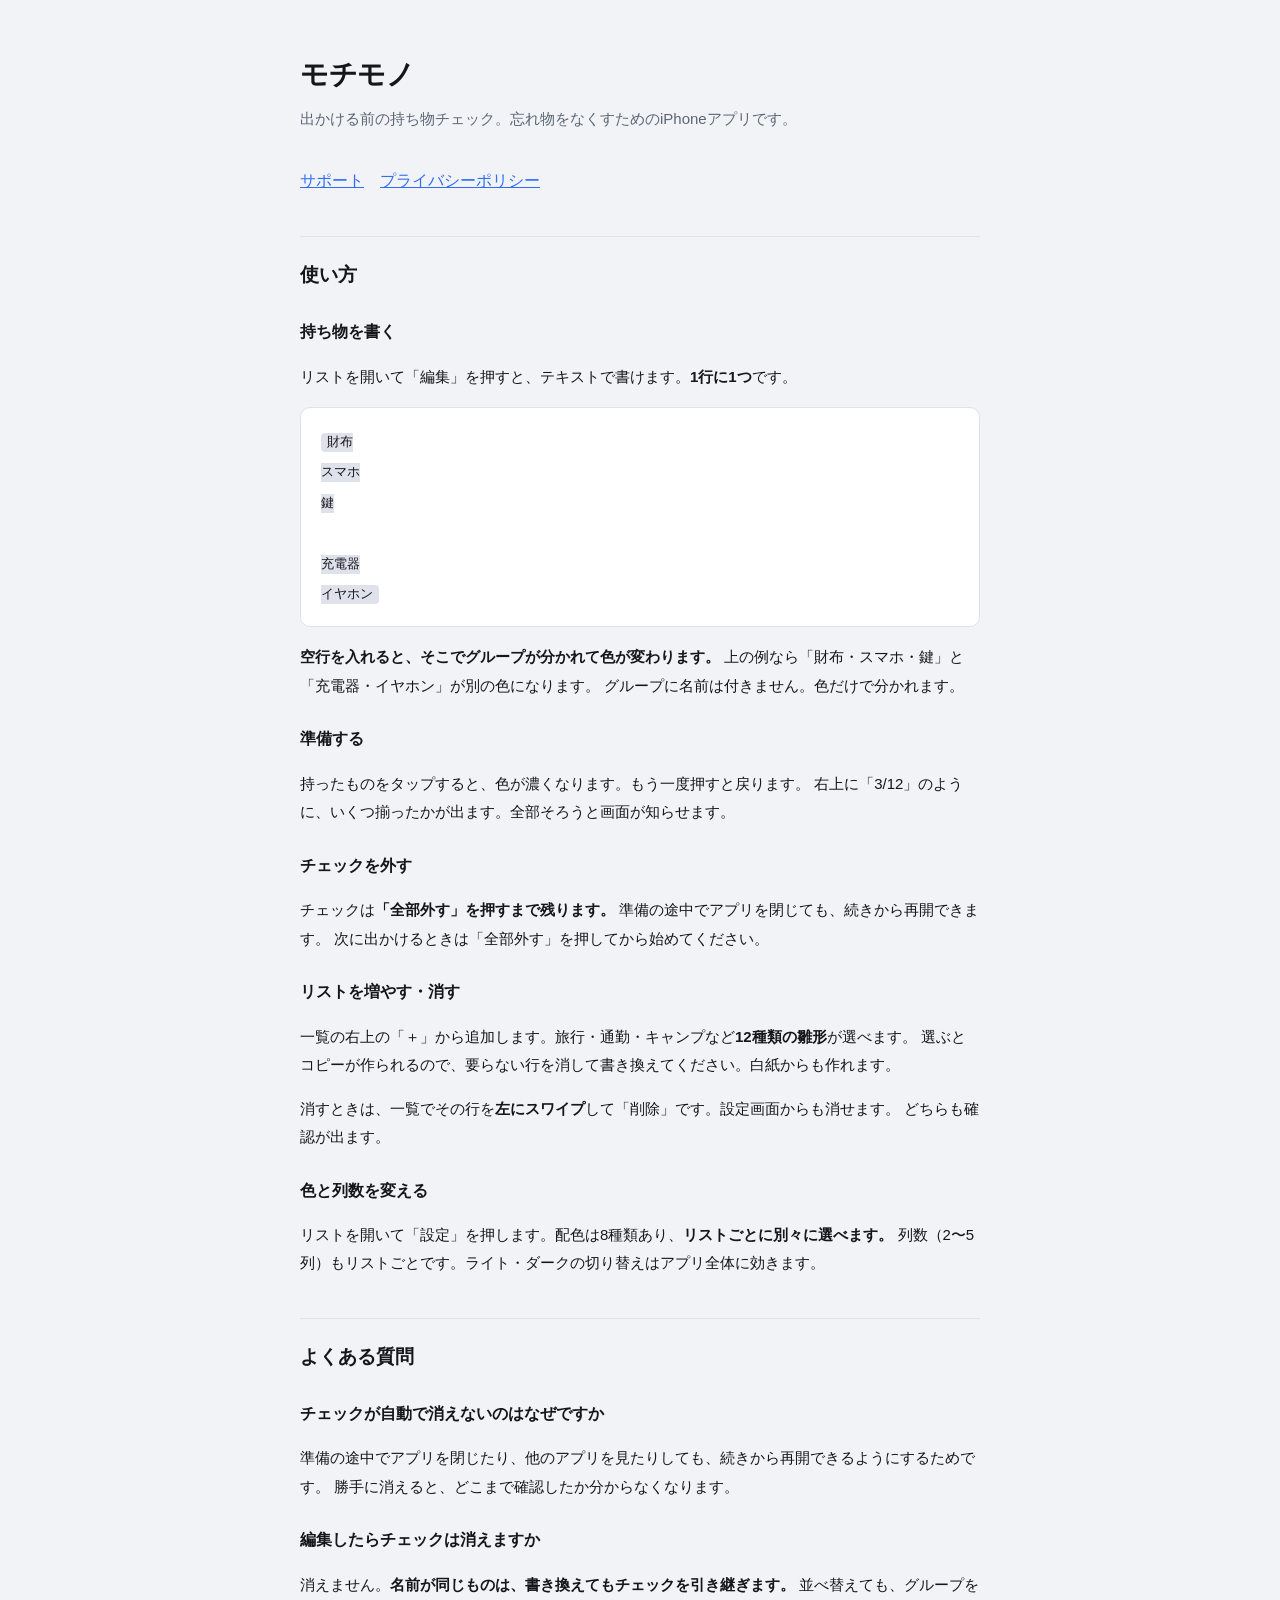
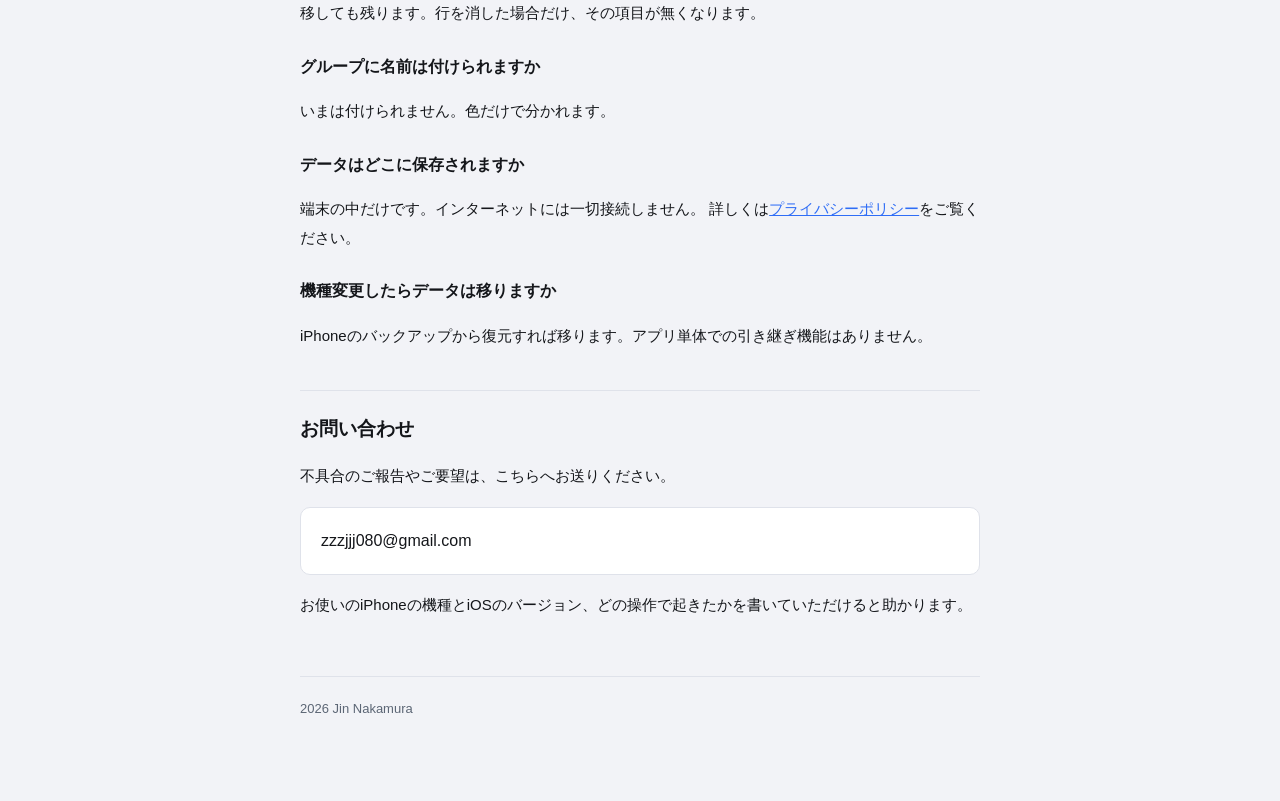
==== docs/index.html @ 60183f0a "提出の準備：App ID登録・掲載文・スクショ・サポートページ 方針として「APIで到達できることは全部こちらでやる」を採ったので、 推測で本人に投げず、実際に叩いて可否を確定させた。  - PyJW" ====
<!DOCTYPE html>
<html lang="ja">
<head>
<meta charset="utf-8">
<meta name="viewport" content="width=device-width,initial-scale=1">
<title>モチモノ — サポート</title>
<link rel="stylesheet" href="style.css">
</head>
<body>
<div class="wrap">
<h1>モチモノ</h1>
<p class="lead">出かける前の持ち物チェック。忘れ物をなくすためのiPhoneアプリです。</p>
<nav><a href="index.html">サポート</a><a href="privacy.html">プライバシーポリシー</a></nav>

<h2>使い方</h2>

<h3>持ち物を書く</h3>
<p>リストを開いて「編集」を押すと、テキストで書けます。<strong>1行に1つ</strong>です。</p>
<div class="card">
<code>財布<br>スマホ<br>鍵<br><br>充電器<br>イヤホン</code>
</div>
<p><strong>空行を入れると、そこでグループが分かれて色が変わります。</strong>
上の例なら「財布・スマホ・鍵」と「充電器・イヤホン」が別の色になります。
グループに名前は付きません。色だけで分かれます。</p>

<h3>準備する</h3>
<p>持ったものをタップすると、色が濃くなります。もう一度押すと戻ります。
右上に「3/12」のように、いくつ揃ったかが出ます。全部そろうと画面が知らせます。</p>

<h3>チェックを外す</h3>
<p>チェックは<strong>「全部外す」を押すまで残ります。</strong>
準備の途中でアプリを閉じても、続きから再開できます。
次に出かけるときは「全部外す」を押してから始めてください。</p>

<h3>リストを増やす・消す</h3>
<p>一覧の右上の「＋」から追加します。旅行・通勤・キャンプなど<strong>12種類の雛形</strong>が選べます。
選ぶとコピーが作られるので、要らない行を消して書き換えてください。白紙からも作れます。</p>
<p>消すときは、一覧でその行を<strong>左にスワイプ</strong>して「削除」です。設定画面からも消せます。
どちらも確認が出ます。</p>

<h3>色と列数を変える</h3>
<p>リストを開いて「設定」を押します。配色は8種類あり、<strong>リストごとに別々に選べます。</strong>
列数（2〜5列）もリストごとです。ライト・ダークの切り替えはアプリ全体に効きます。</p>

<h2>よくある質問</h2>

<h3>チェックが自動で消えないのはなぜですか</h3>
<p>準備の途中でアプリを閉じたり、他のアプリを見たりしても、続きから再開できるようにするためです。
勝手に消えると、どこまで確認したか分からなくなります。</p>

<h3>編集したらチェックは消えますか</h3>
<p>消えません。<strong>名前が同じものは、書き換えてもチェックを引き継ぎます。</strong>
並べ替えても、グループを移しても残ります。行を消した場合だけ、その項目が無くなります。</p>

<h3>グループに名前は付けられますか</h3>
<p>いまは付けられません。色だけで分かれます。</p>

<h3>データはどこに保存されますか</h3>
<p>端末の中だけです。インターネットには一切接続しません。
詳しくは<a href="privacy.html">プライバシーポリシー</a>をご覧ください。</p>

<h3>機種変更したらデータは移りますか</h3>
<p>iPhoneのバックアップから復元すれば移ります。アプリ単体での引き継ぎ機能はありません。</p>

<h2>お問い合わせ</h2>
<p>不具合のご報告やご要望は、こちらへお送りください。</p>
<div class="card">zzzjjj080@gmail.com</div>
<p>お使いのiPhoneの機種とiOSのバージョン、どの操作で起きたかを書いていただけると助かります。</p>

<footer>
2026 Jin Nakamura
</footer>
</div>
</body>
</html>
---- docs/style.css ----
:root{--bg:#f2f3f7;--card:#fff;--text:#14161a;--sub:#5c6675;--line:#dfe2ea;--accent:#2f6df6}
@media (prefers-color-scheme:dark){
  :root{--bg:#0b0d10;--card:#161a20;--text:#eef1f6;--sub:#98a2b3;--line:#252b34;--accent:#5b8dff}
}
*{box-sizing:border-box}
body{margin:0;background:var(--bg);color:var(--text);line-height:1.9;
  font-family:-apple-system,BlinkMacSystemFont,"Hiragino Sans","Noto Sans JP",sans-serif}
.wrap{max-width:720px;margin:0 auto;padding:48px 20px 80px}
h1{font-size:28px;margin:0 0 4px;letter-spacing:-.01em}
h2{font-size:19px;margin:40px 0 12px;padding-top:20px;border-top:1px solid var(--line)}
h3{font-size:16px;margin:24px 0 6px}
p,li{font-size:15px}
.lead{color:var(--sub);margin:0 0 32px}
.card{background:var(--card);border:1px solid var(--line);border-radius:10px;padding:18px 20px;margin:16px 0}
code{background:var(--line);padding:2px 6px;border-radius:4px;font-size:13px}
a{color:var(--accent)}
footer{margin-top:56px;padding-top:20px;border-top:1px solid var(--line);color:var(--sub);font-size:13px}
nav a{margin-right:16px}
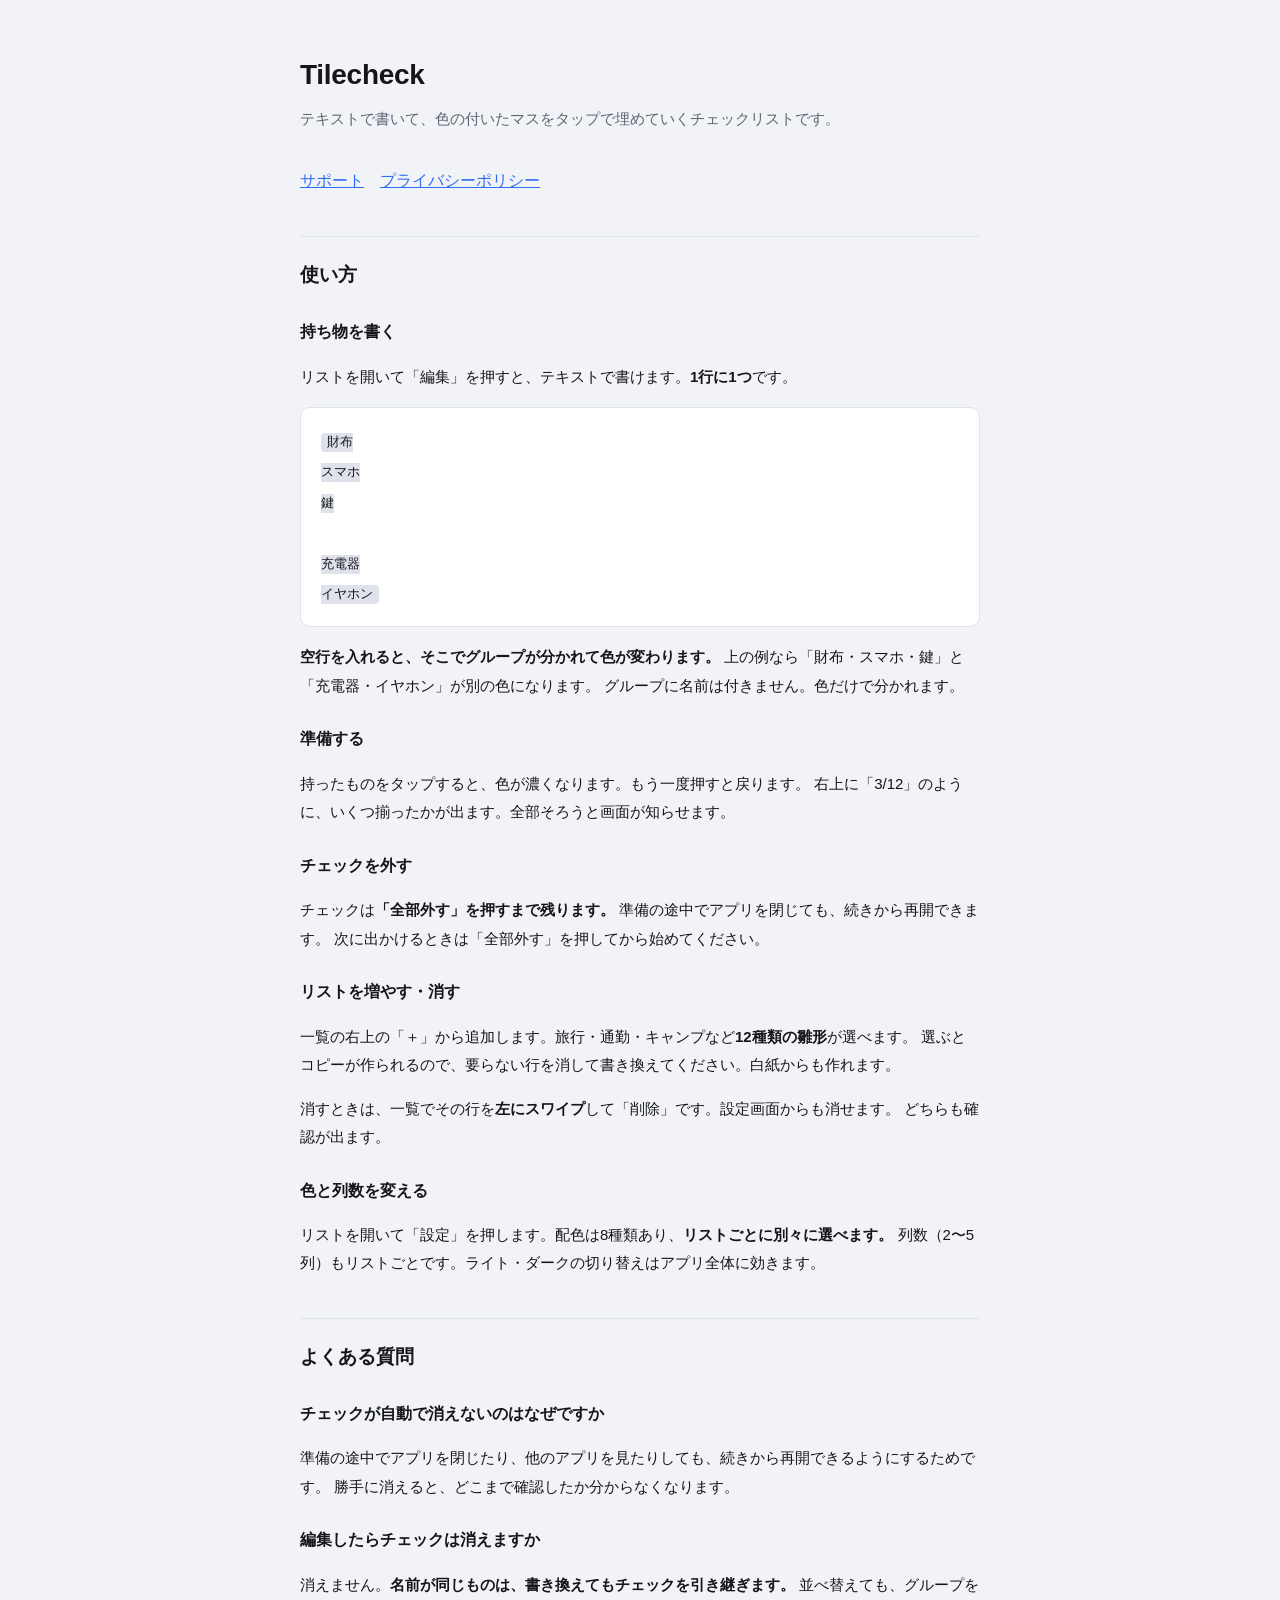
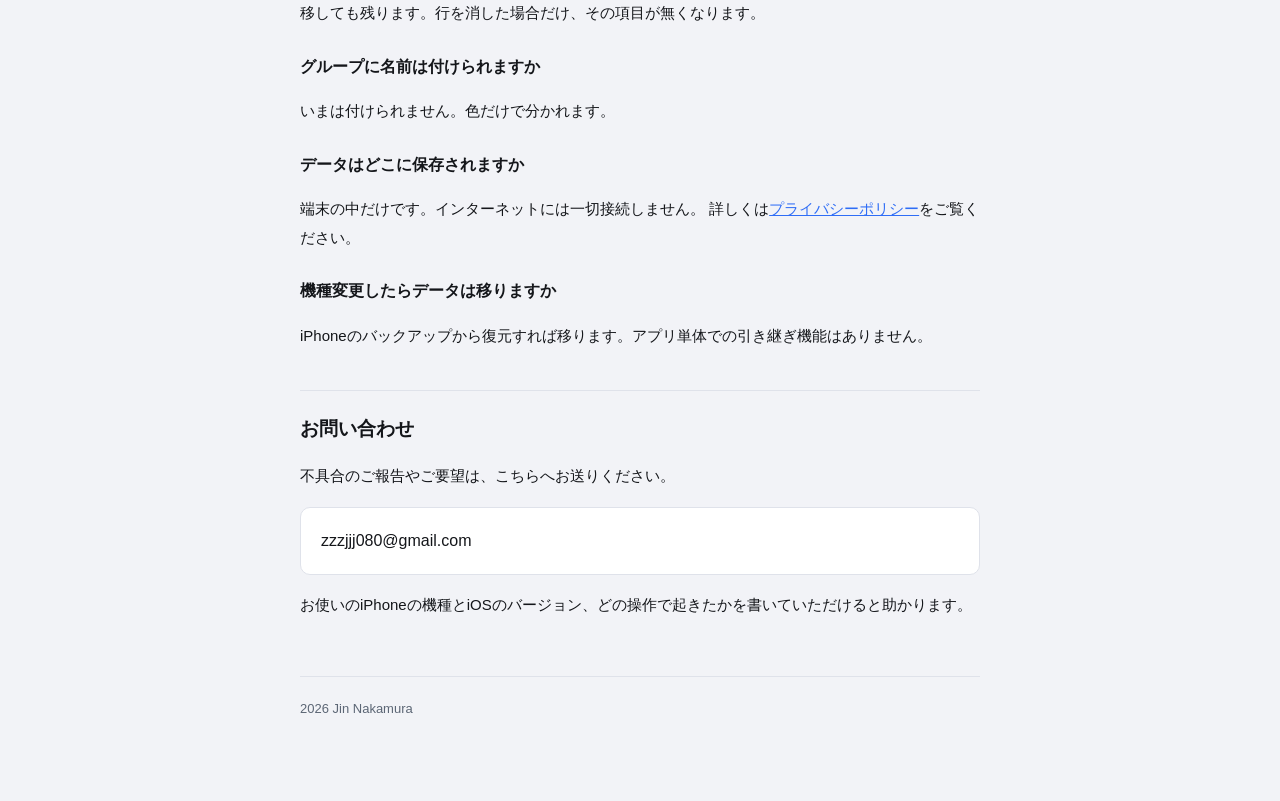
==== commit eb00d15d: "アプリ名を Tilecheck にする 「モチモノ」は App Store Connect の新規App画面で「すでに使用されています」と弾かれた。 iTunes Search API では公開済みア" ====
--- a/docs/index.html
+++ b/docs/index.html
@@ -3,13 +3,13 @@
 <head>
 <meta charset="utf-8">
 <meta name="viewport" content="width=device-width,initial-scale=1">
-<title>モチモノ — サポート</title>
+<title>Tilecheck — サポート</title>
 <link rel="stylesheet" href="style.css">
 </head>
 <body>
 <div class="wrap">
-<h1>モチモノ</h1>
-<p class="lead">出かける前の持ち物チェック。忘れ物をなくすためのiPhoneアプリです。</p>
+<h1>Tilecheck</h1>
+<p class="lead">テキストで書いて、色の付いたマスをタップで埋めていくチェックリストです。</p>
 <nav><a href="index.html">サポート</a><a href="privacy.html">プライバシーポリシー</a></nav>
 
 <h2>使い方</h2>
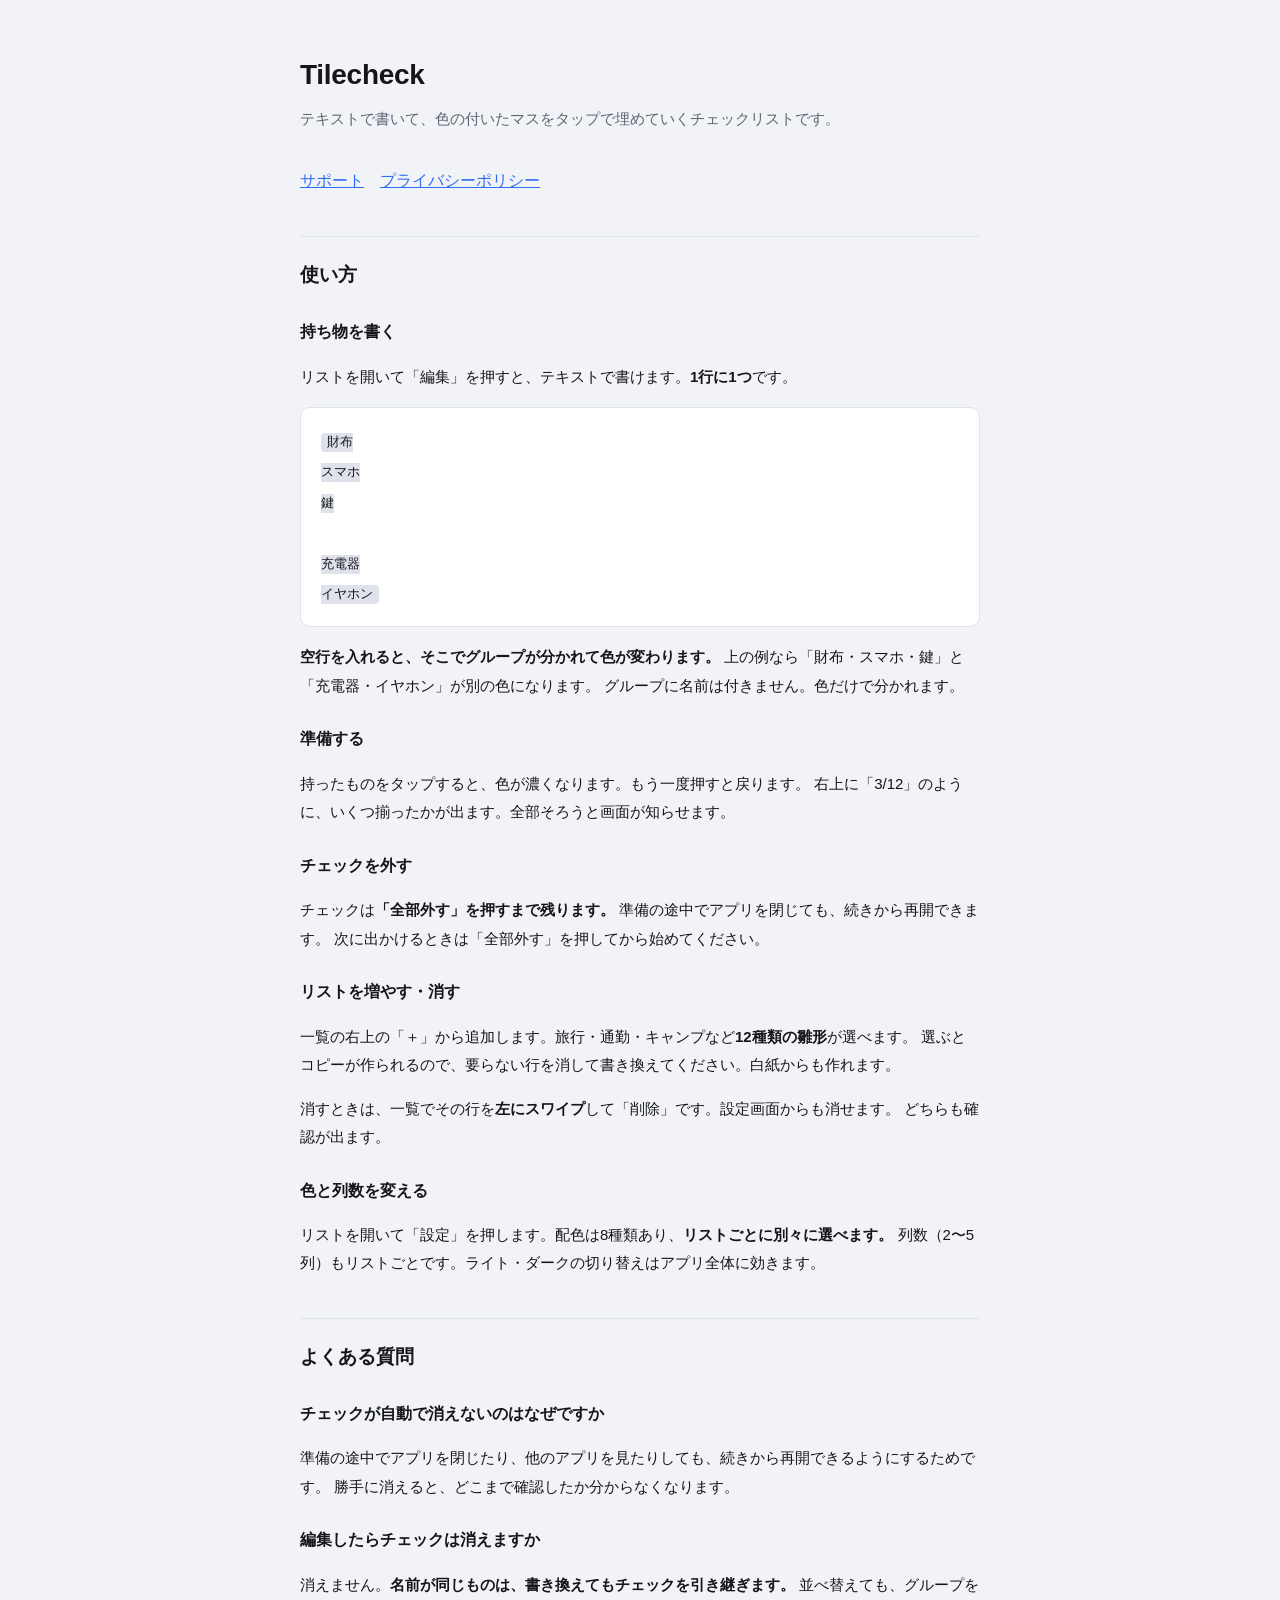
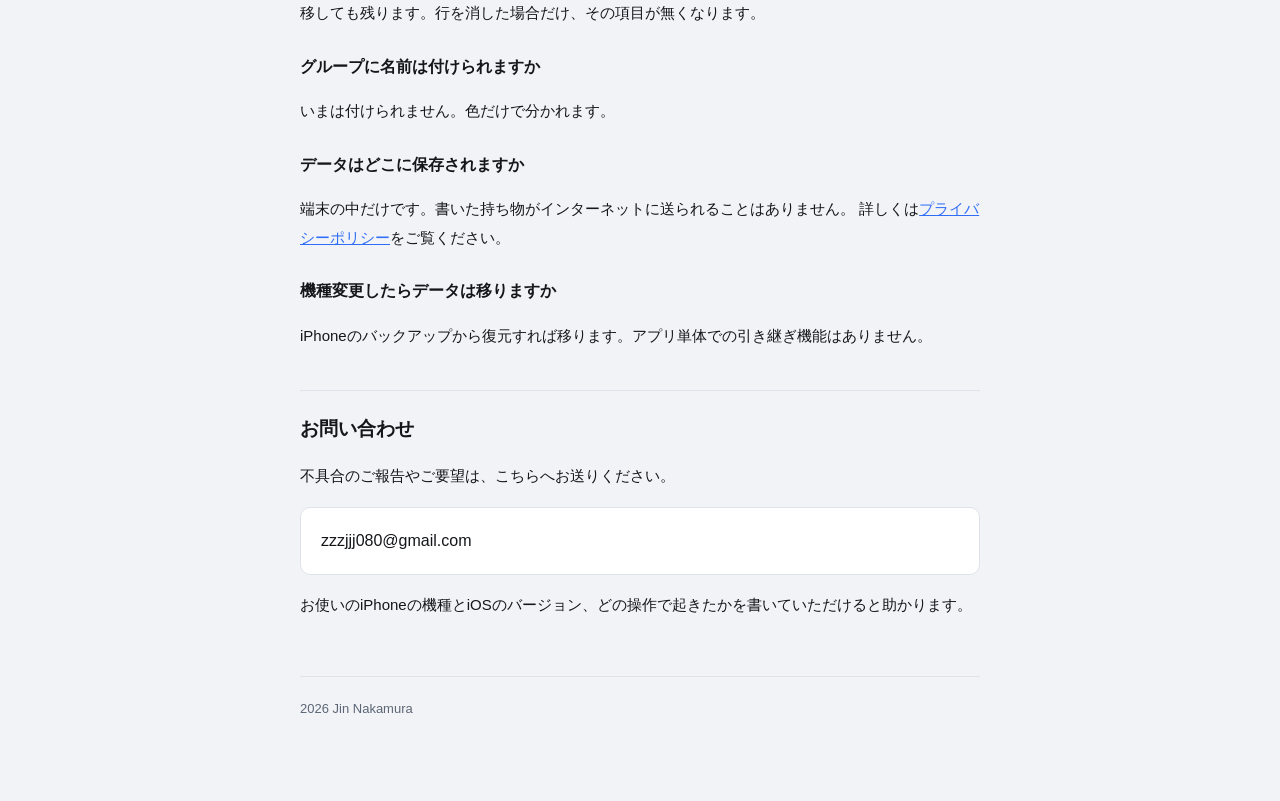
==== commit 9e2dda7a: "投げ銭「開発者にコーヒーを奢る」を入れる 消耗型200円のチップ。送っても機能は変わらない。 共通の実装は ~/Claude/shared/TipJar/（引き継ぎ書 11-5）。アプリ側で変えるのは" ====
--- a/docs/index.html
+++ b/docs/index.html
@@ -56,7 +56,7 @@
 <p>いまは付けられません。色だけで分かれます。</p>
 
 <h3>データはどこに保存されますか</h3>
-<p>端末の中だけです。インターネットには一切接続しません。
+<p>端末の中だけです。書いた持ち物がインターネットに送られることはありません。
 詳しくは<a href="privacy.html">プライバシーポリシー</a>をご覧ください。</p>
 
 <h3>機種変更したらデータは移りますか</h3>
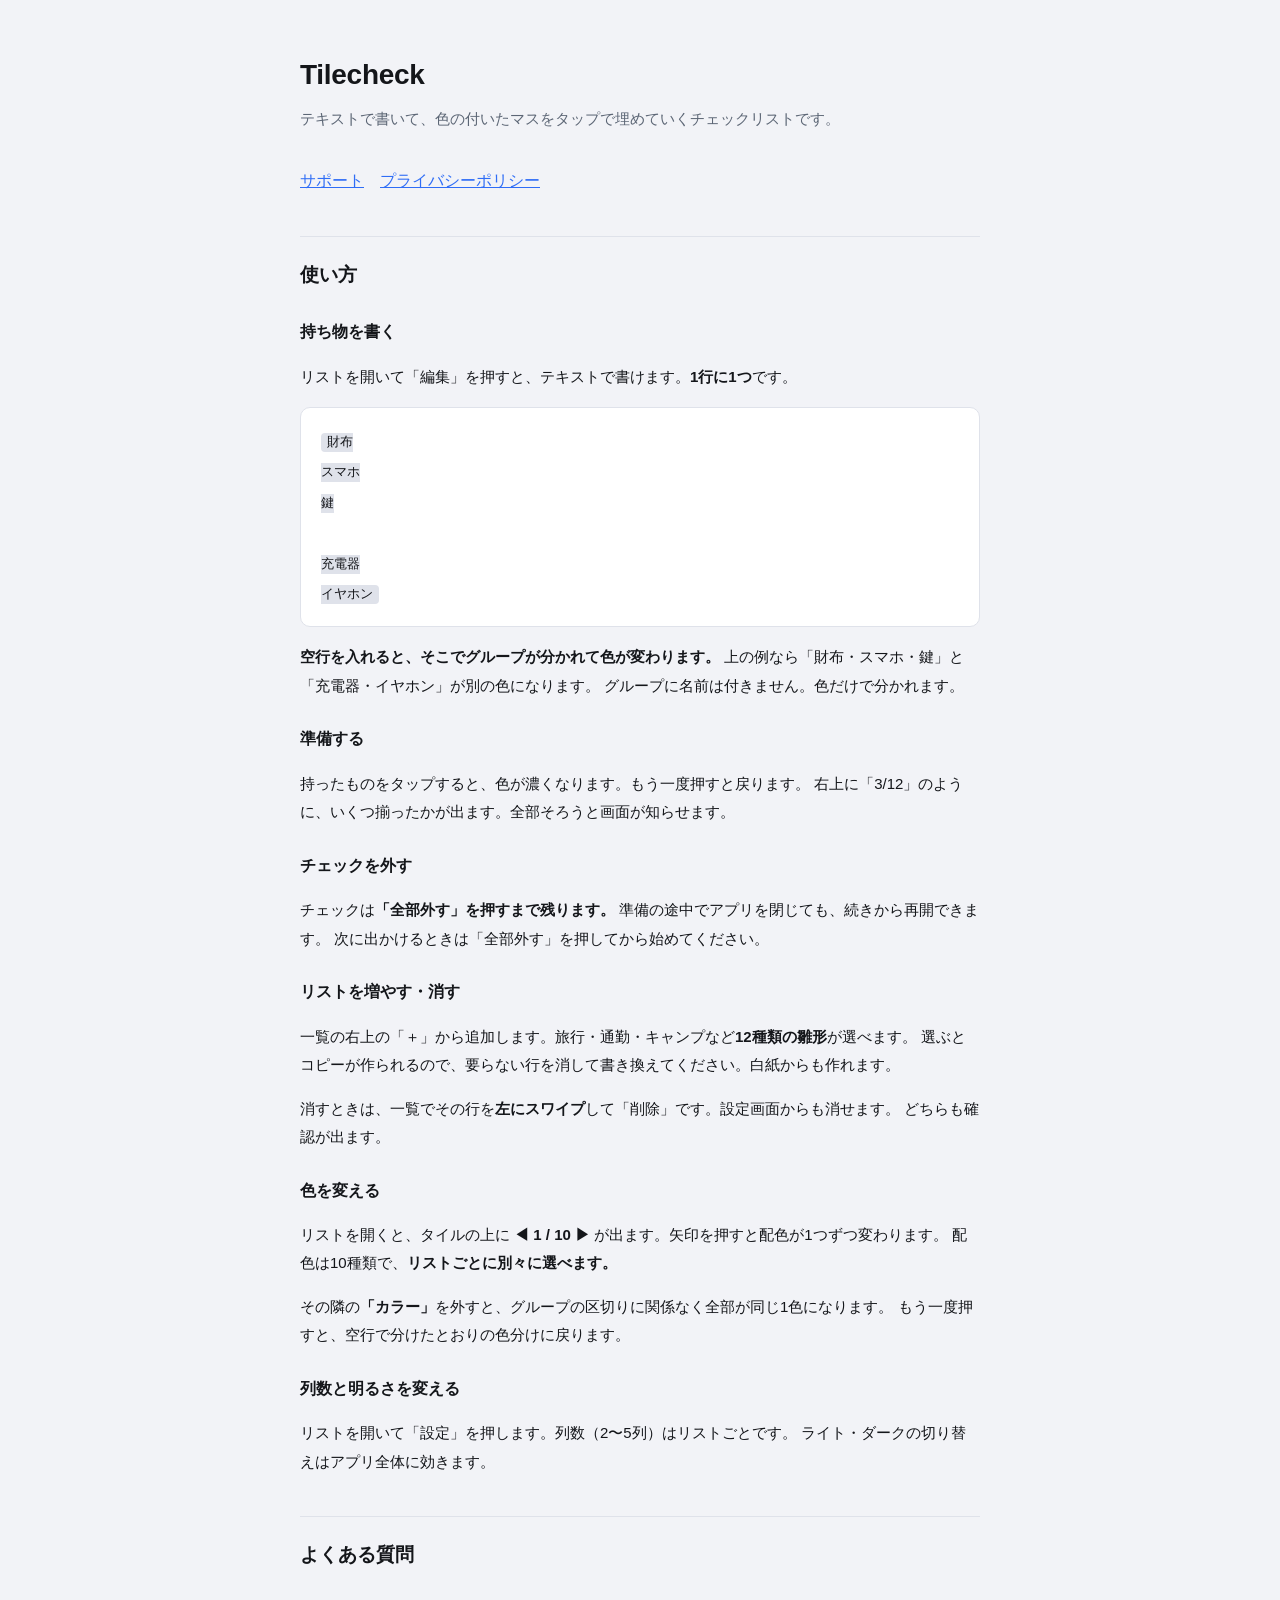
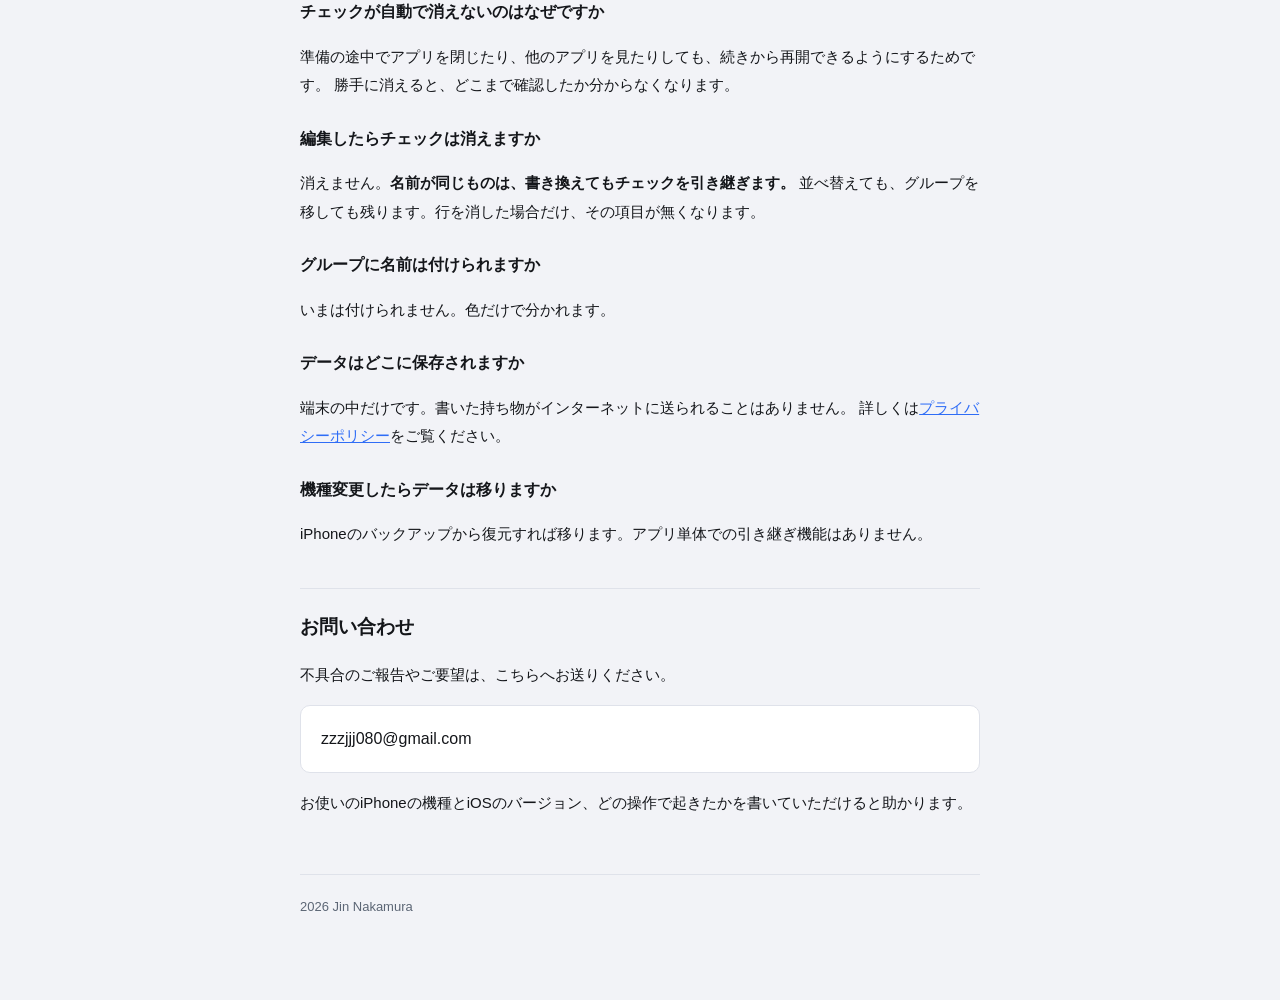
==== commit d2d37e44: "配色を10種類に減らし、カラーモード（色分け／全部1色）の切り替えを足す 本人の依頼（2026-09-13）。1.1 に入れる。  - Palette.count を 12 → 10。1歩の回転は 3" ====
--- a/docs/index.html
+++ b/docs/index.html
@@ -38,9 +38,15 @@
 <p>消すときは、一覧でその行を<strong>左にスワイプ</strong>して「削除」です。設定画面からも消せます。
 どちらも確認が出ます。</p>
 
-<h3>色と列数を変える</h3>
-<p>リストを開いて「設定」を押します。配色は8種類あり、<strong>リストごとに別々に選べます。</strong>
-列数（2〜5列）もリストごとです。ライト・ダークの切り替えはアプリ全体に効きます。</p>
+<h3>色を変える</h3>
+<p>リストを開くと、タイルの上に <strong>◀ 1 / 10 ▶</strong> が出ます。矢印を押すと配色が1つずつ変わります。
+配色は10種類で、<strong>リストごとに別々に選べます。</strong></p>
+<p>その隣の<strong>「カラー」</strong>を外すと、グループの区切りに関係なく全部が同じ1色になります。
+もう一度押すと、空行で分けたとおりの色分けに戻ります。</p>
+
+<h3>列数と明るさを変える</h3>
+<p>リストを開いて「設定」を押します。列数（2〜5列）はリストごとです。
+ライト・ダークの切り替えはアプリ全体に効きます。</p>
 
 <h2>よくある質問</h2>
 
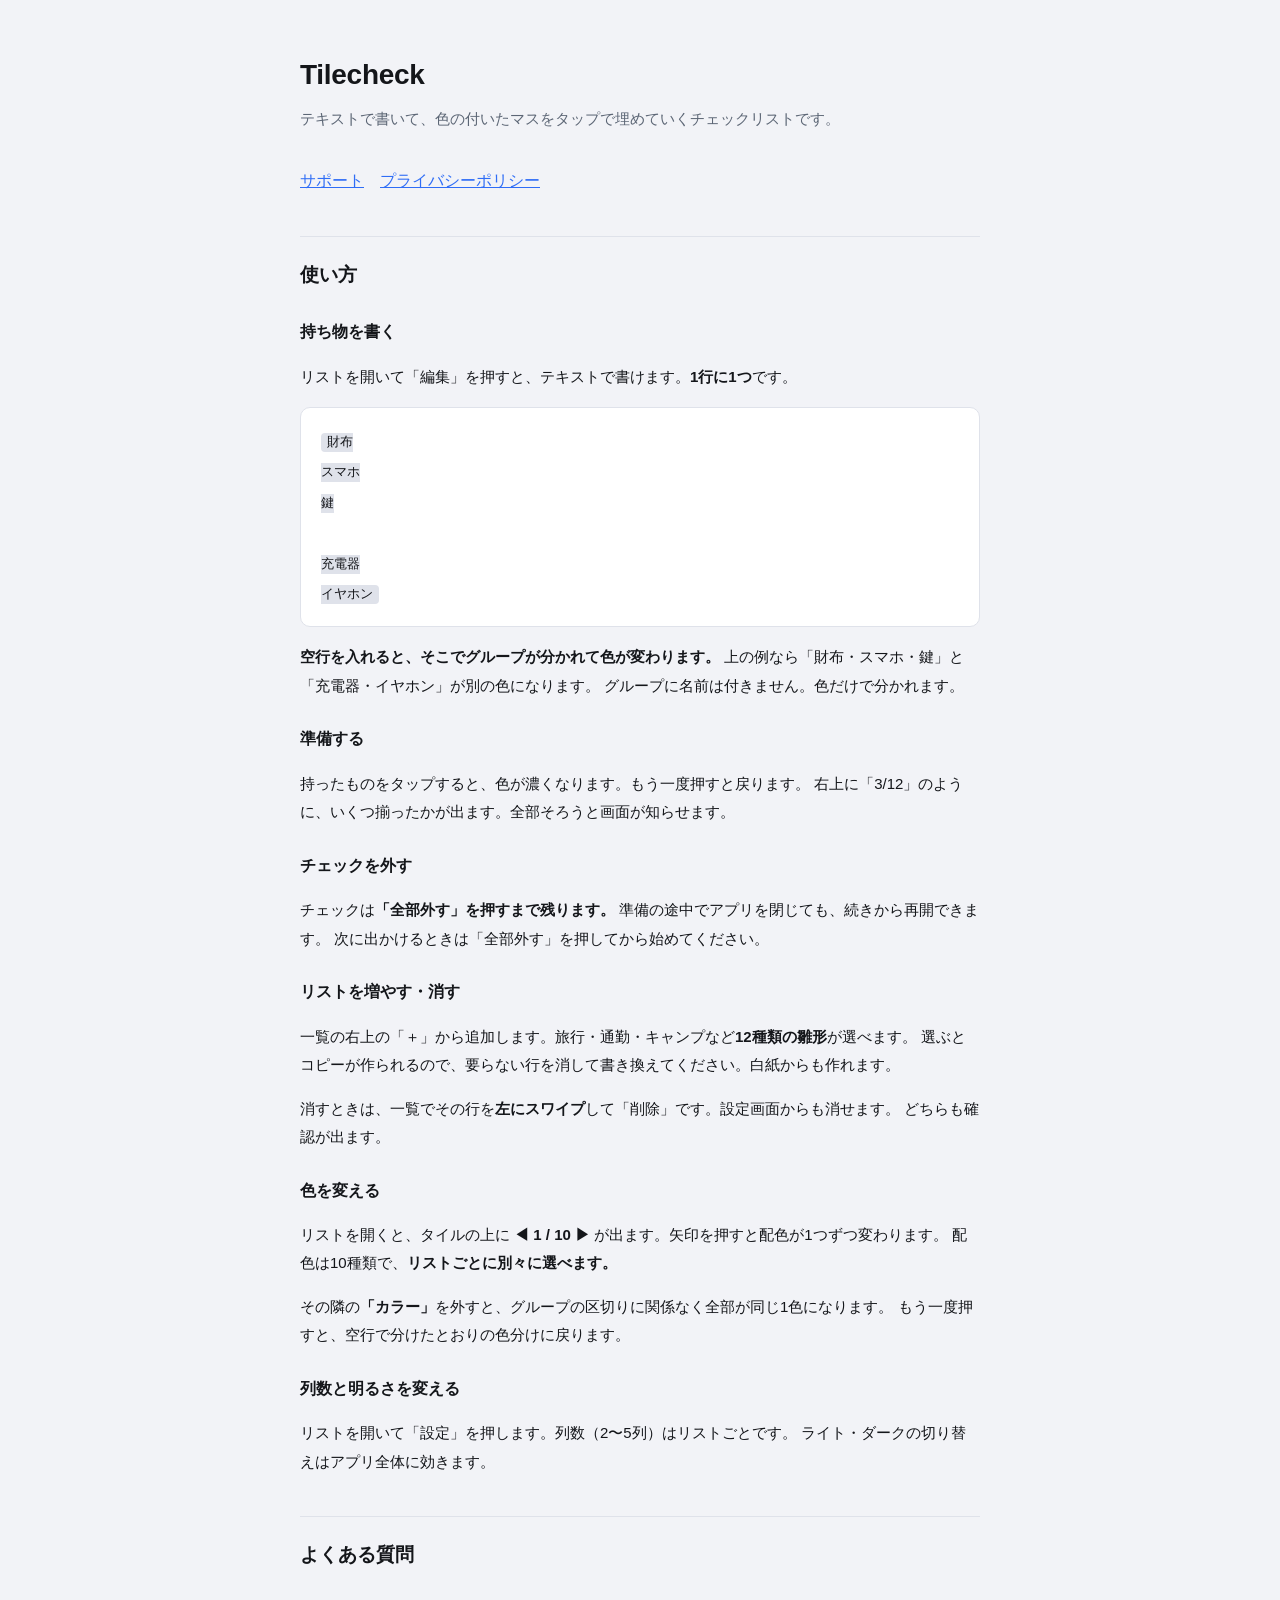
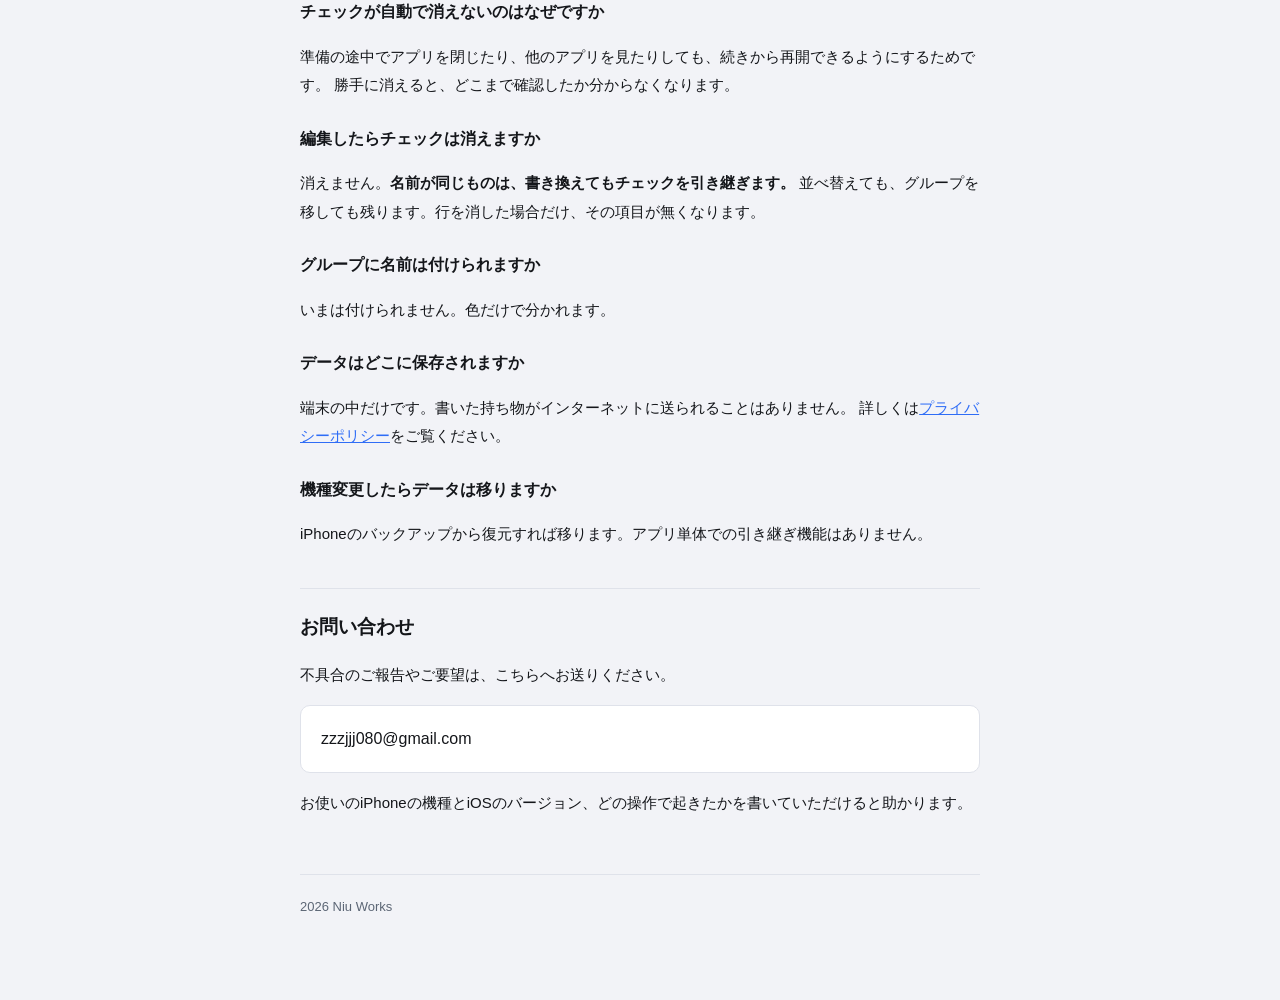
==== commit 1a7246ee: "chore: 著作権表記・サイトフッターの作者名を Niu Works に変更 App Store の著作権欄・GitHub Pages のフッター・リリース手順書に 書かれていた個人名を、名義 "N" ====
--- a/docs/index.html
+++ b/docs/index.html
@@ -74,7 +74,7 @@
 <p>お使いのiPhoneの機種とiOSのバージョン、どの操作で起きたかを書いていただけると助かります。</p>
 
 <footer>
-2026 Jin Nakamura
+2026 Niu Works
 </footer>
 </div>
 </body>
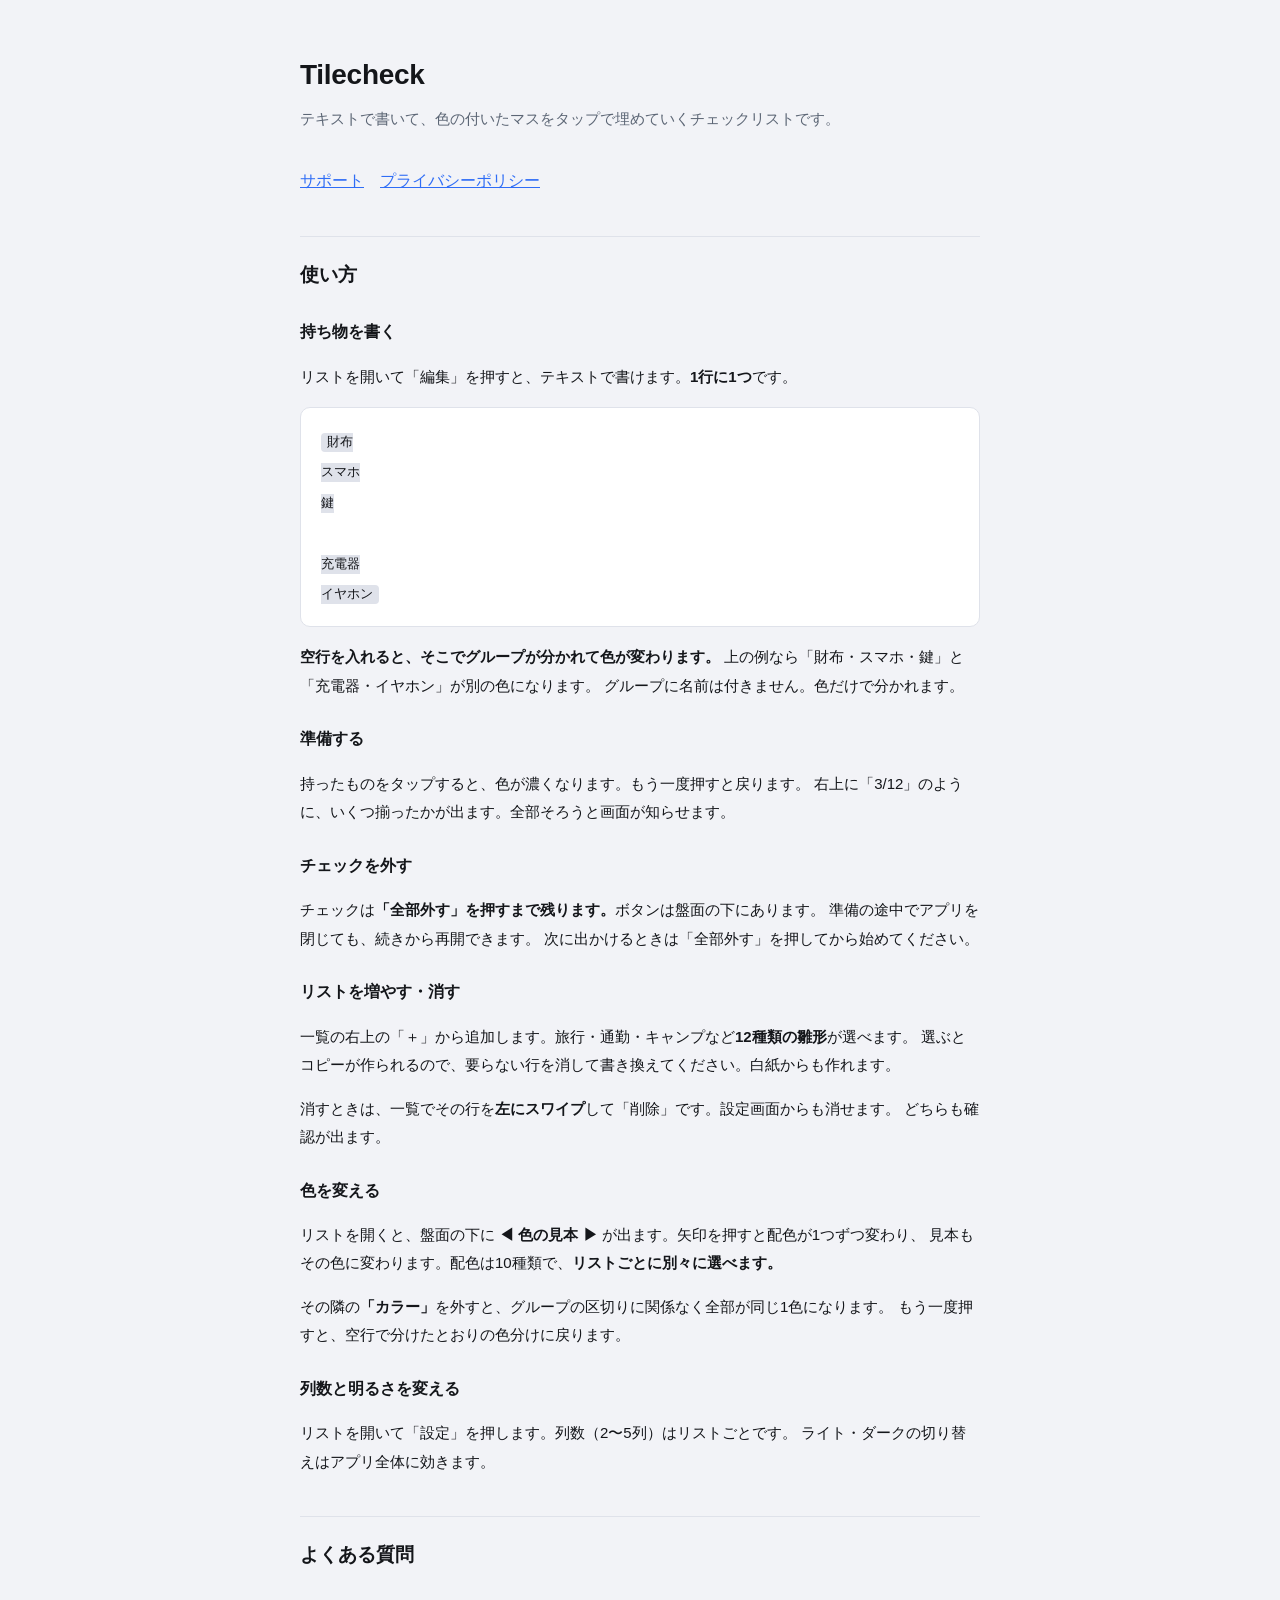
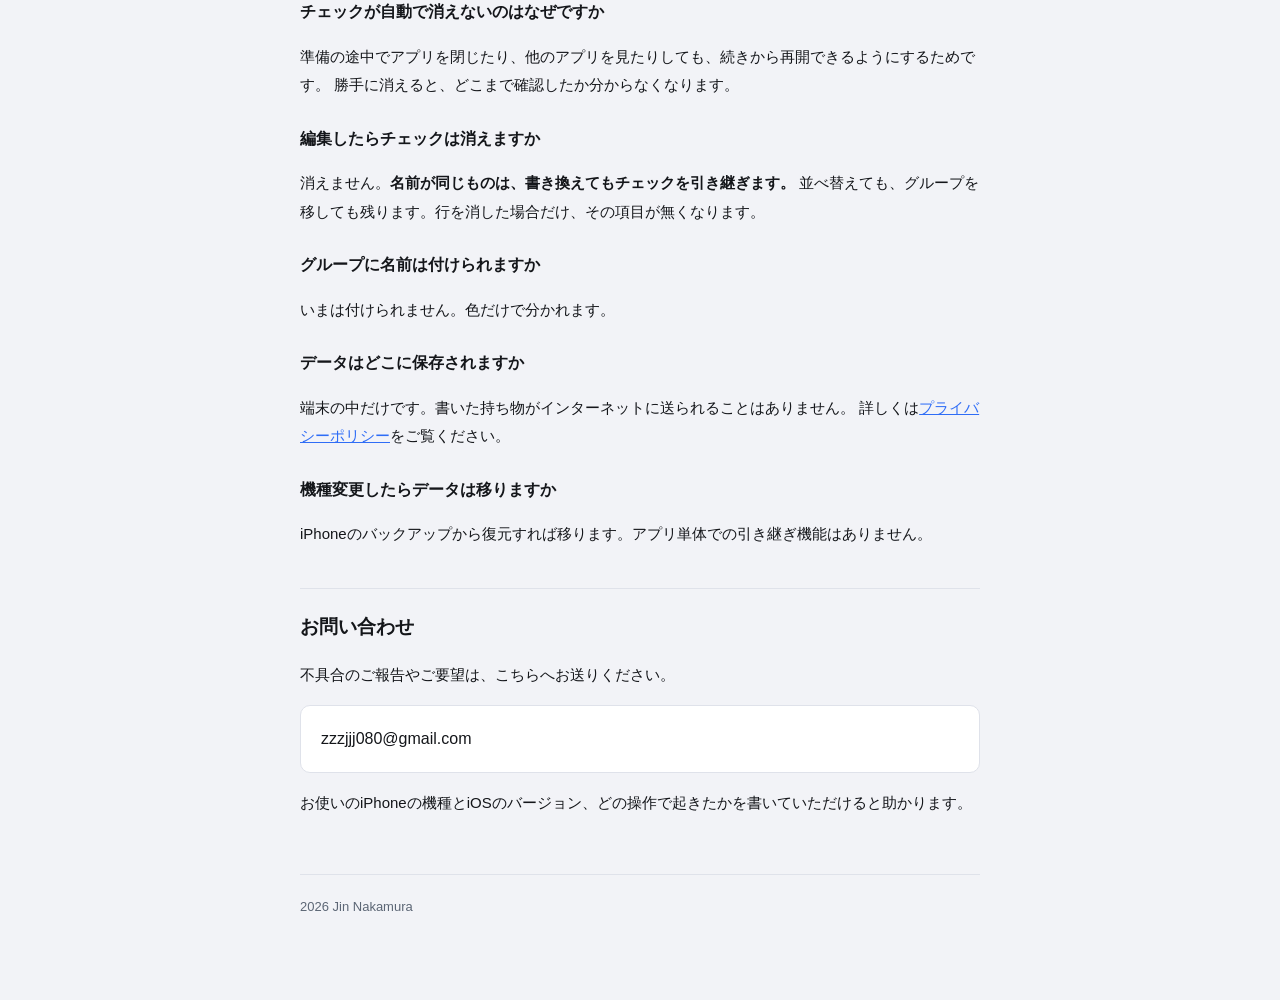
==== commit 87ae6965: "盤面の上を太い帯1本にまとめ、下の段を組み直す 本人の依頼（2026-09-16）。1.1 に入れる。  上（帯）:  - 細い進み具合の棒・数・そろった知らせを**1本の帯**にまとめた（高さ46p" ====
--- a/docs/index.html
+++ b/docs/index.html
@@ -28,7 +28,7 @@
 右上に「3/12」のように、いくつ揃ったかが出ます。全部そろうと画面が知らせます。</p>
 
 <h3>チェックを外す</h3>
-<p>チェックは<strong>「全部外す」を押すまで残ります。</strong>
+<p>チェックは<strong>「全部外す」を押すまで残ります。</strong>ボタンは盤面の下にあります。
 準備の途中でアプリを閉じても、続きから再開できます。
 次に出かけるときは「全部外す」を押してから始めてください。</p>
 
@@ -39,8 +39,8 @@
 どちらも確認が出ます。</p>
 
 <h3>色を変える</h3>
-<p>リストを開くと、タイルの上に <strong>◀ 1 / 10 ▶</strong> が出ます。矢印を押すと配色が1つずつ変わります。
-配色は10種類で、<strong>リストごとに別々に選べます。</strong></p>
+<p>リストを開くと、盤面の下に <strong>◀ 色の見本 ▶</strong> が出ます。矢印を押すと配色が1つずつ変わり、
+見本もその色に変わります。配色は10種類で、<strong>リストごとに別々に選べます。</strong></p>
 <p>その隣の<strong>「カラー」</strong>を外すと、グループの区切りに関係なく全部が同じ1色になります。
 もう一度押すと、空行で分けたとおりの色分けに戻ります。</p>
 
@@ -74,7 +74,7 @@
 <p>お使いのiPhoneの機種とiOSのバージョン、どの操作で起きたかを書いていただけると助かります。</p>
 
 <footer>
-2026 Niu Works
+2026 Jin Nakamura
 </footer>
 </div>
 </body>
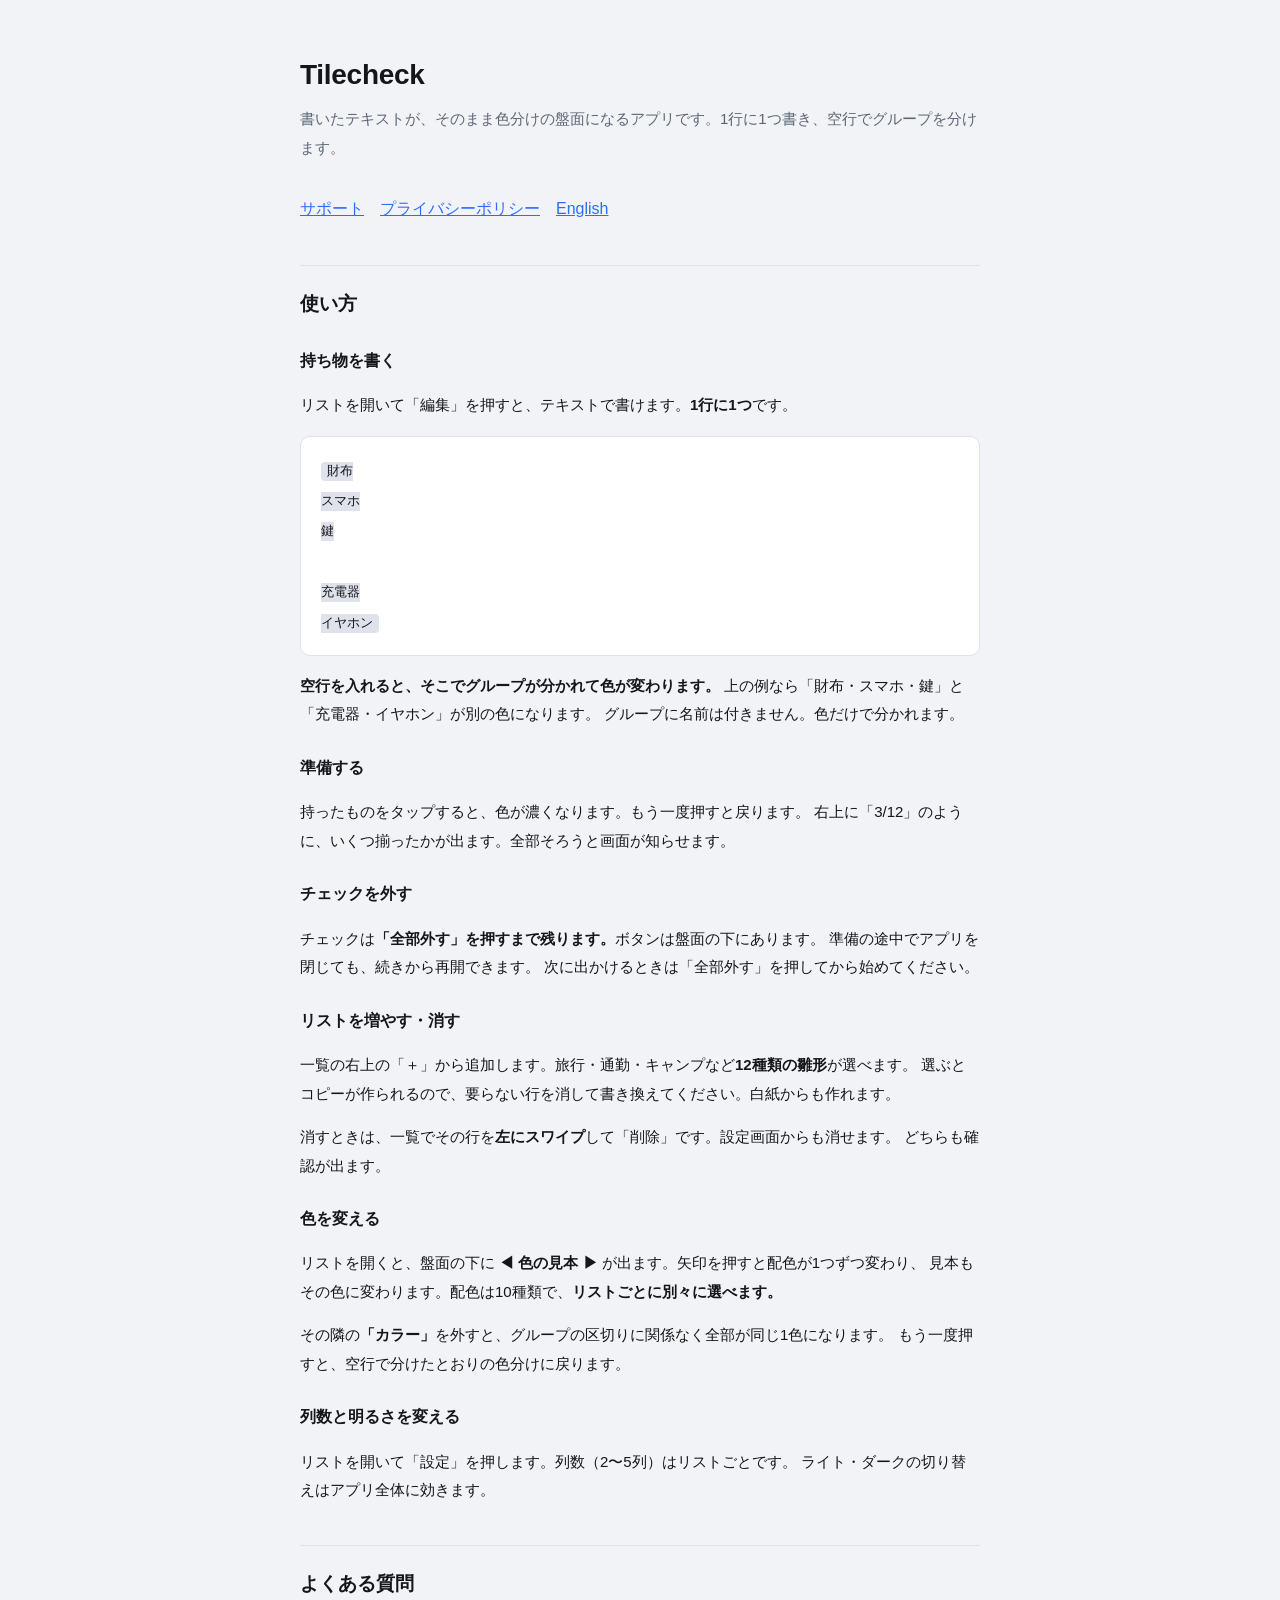
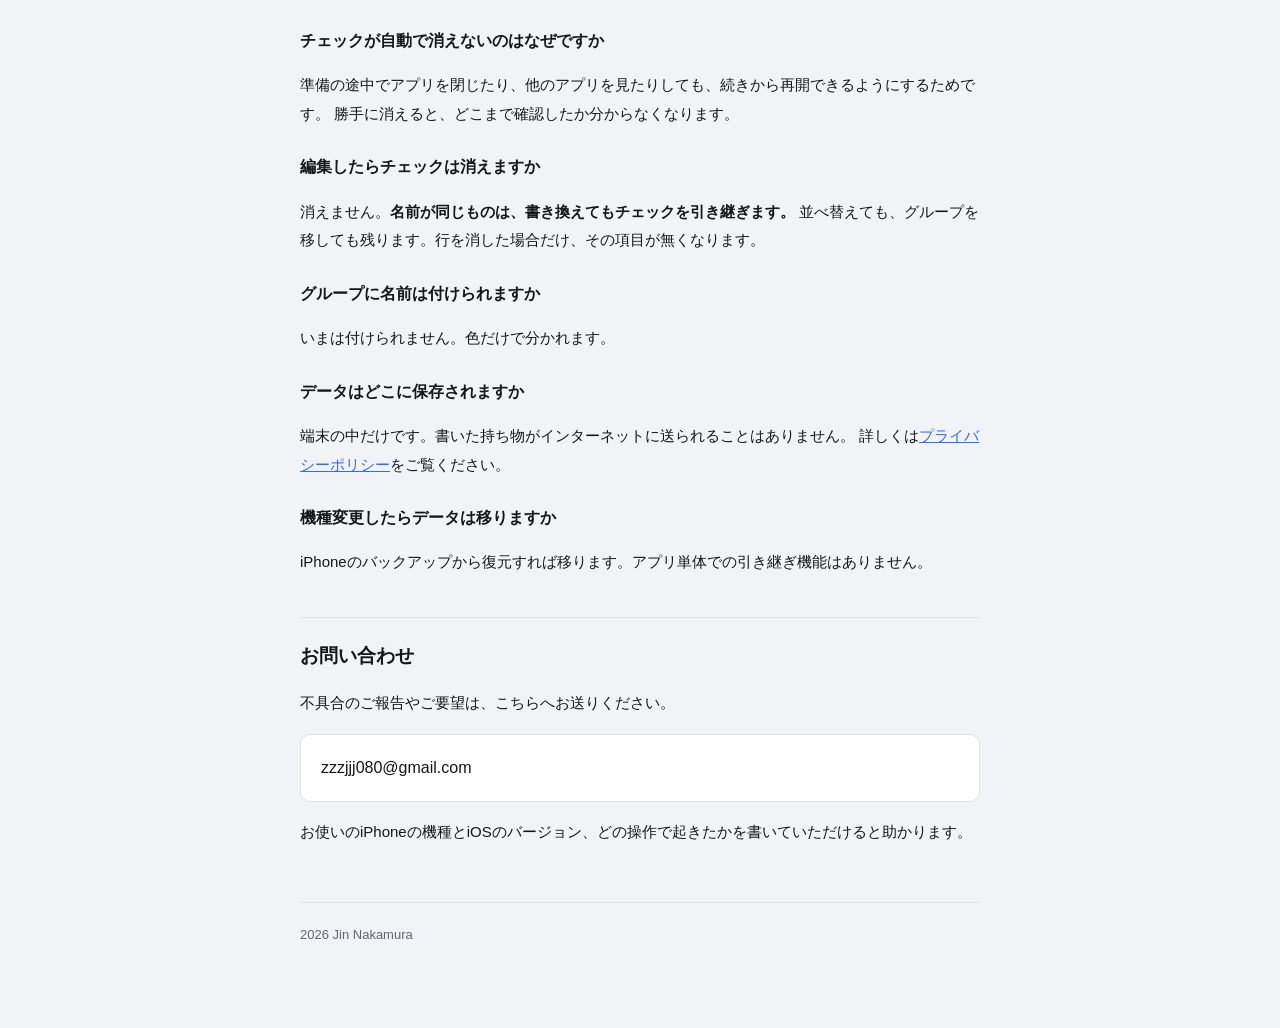
==== commit 7681e5ea: "12言語に対応する（1.2） 本人の依頼（2026-09-21）：世界向けに出して、投げ銭も受けたい。 ヘルスケア書き出しの12言語化と同じ作りにした（引き継ぎ書 4-157・4-158）。  言語:" ====
--- a/docs/index.html
+++ b/docs/index.html
@@ -9,8 +9,8 @@
 <body>
 <div class="wrap">
 <h1>Tilecheck</h1>
-<p class="lead">テキストで書いて、色の付いたマスをタップで埋めていくチェックリストです。</p>
-<nav><a href="index.html">サポート</a><a href="privacy.html">プライバシーポリシー</a></nav>
+<p class="lead">書いたテキストが、そのまま色分けの盤面になるアプリです。1行に1つ書き、空行でグループを分けます。</p>
+<nav><a href="index.html">サポート</a><a href="privacy.html">プライバシーポリシー</a><a href="en/index.html" hreflang="en">English</a></nav>
 
 <h2>使い方</h2>
 
